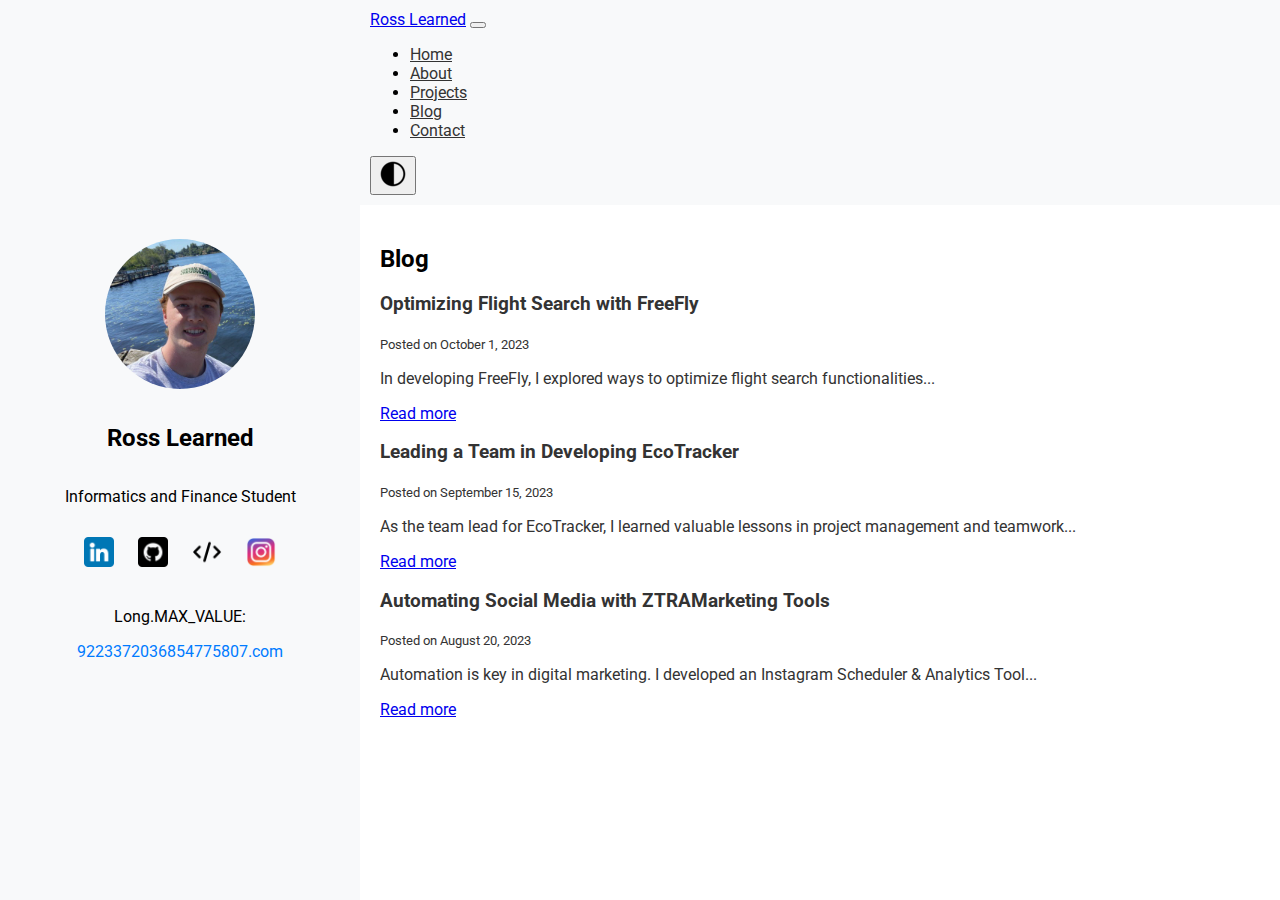
==== blog.html @ 917f2624 "Initial Commit" ====
<!-- blog.html -->
<!DOCTYPE html>
<html lang="en">
<head>
    <meta charset="UTF-8">
    <title>Blog | Ross Learned</title>
    <!-- Bootstrap CSS -->
    <link href="https://cdn.jsdelivr.net/npm/bootstrap@5.0.2/dist/css/bootstrap.min.css" rel="stylesheet"
          integrity="sha384-EVSTQN3/azprG1Anm3QDgpJLIm9Nao0Yz1ztcQTwFspd3yD65VohhpuuCOmLASjC"
          crossorigin="anonymous">
    <!-- Google Fonts -->
    <link rel="preconnect" href="https://fonts.googleapis.com">
    <link href="https://fonts.googleapis.com/css2?family=Roboto&display=swap" rel="stylesheet">
    <!-- Custom CSS -->
    <link rel="stylesheet" href="css/styles.css">
    <!-- Theme Check Script -->
    <script>
        // Immediately apply dark mode if set in localStorage
        (function() {
            const currentTheme = localStorage.getItem('theme');
            if (currentTheme === 'dark') {
                document.documentElement.classList.add('dark-mode');
            }
        })();
    </script>
</head>
<body>

<!-- Left Sidebar -->
<div class="sidebar">
    <img src="images/profile.jpg" alt="Profile Picture" class="profile-pic">
    <h2>Ross Learned</h2>
    <p>Informatics and Finance Student</p>
    <div class="social-icons">
        <a href="https://linkedin.com/in/ross-learned" target="_blank">
            <img src="images/linkedin.png" alt="LinkedIn">
        </a>
        <a href="https://github.com/rlearned" target="_blank">
            <img src="images/github.png" alt="GitHub">
        </a>
        <a href="https://leetcode.com/u/rosslearned/" target="_blank">
            <img src="images/leetcode.png" alt="LeetCode">
        </a>
        <a href="https://www.instagram.com/ross_l__" target="_blank">
            <img src="images/instagram.png" alt="Instagram">
        </a>
    </div>
    <div class="other-website">
        <p>Long.MAX_VALUE:</p>
        <a href="https://9223372036854775807.com" target="_blank">9223372036854775807.com</a>
    </div>
</div>

<!-- Main Content Wrapper -->
<div class="content-wrapper">

    <!-- Navigation Bar -->
    <nav class="navbar navbar-expand-lg">
        <div class="container-fluid">
            <a class="navbar-brand" href="index.html">Ross Learned</a>
            <button class="navbar-toggler" type="button" data-bs-toggle="collapse"
                    data-bs-target="#navbarNav" aria-controls="navbarNav" aria-expanded="false"
                    aria-label="Toggle navigation">
                <span class="navbar-toggler-icon"></span>
            </button>
            <div class="collapse navbar-collapse" id="navbarNav">
                <ul class="navbar-nav me-auto">
                    <li class="nav-item"><a class="nav-link" href="index.html">Home</a></li>
                    <li class="nav-item"><a class="nav-link" href="about.html">About</a></li>
                    <li class="nav-item"><a class="nav-link" href="projects.html">Projects</a></li>
                    <li class="nav-item"><a class="nav-link active" href="blog.html">Blog</a></li>
                    <li class="nav-item"><a class="nav-link" href="contact.html">Contact</a></li>
                </ul>
                <!-- Dark Mode Toggle -->
                <button id="dark-mode-toggle" class="btn btn-link nav-link p-0">
                    <img src="images/moon-icon.png" alt="Switch to Dark Mode" id="dark-mode-icon" class="d-inline-block align-text-top">
                </button>
            </div>
        </div>
    </nav>

    <!-- Main Content -->
    <div class="content">
        <main>
            <section>
                <h2 class="mt-4">Blog</h2>

                <!-- Blog Post 1 -->
                <div class="card mb-3">
                    <div class="card-body">
                        <h3 class="card-title">Optimizing Flight Search with FreeFly</h3>
                        <p class="card-text"><small class="text-muted">Posted on October 1, 2023</small></p>
                        <p class="card-text">In developing FreeFly, I explored ways to optimize flight search functionalities...</p>
                        <a href="blog-post-1.html" class="btn btn-primary">Read more</a>
                    </div>
                </div>

                <!-- Blog Post 2 -->
                <div class="card mb-3">
                    <div class="card-body">
                        <h3 class="card-title">Leading a Team in Developing EcoTracker</h3>
                        <p class="card-text"><small class="text-muted">Posted on September 15, 2023</small></p>
                        <p class="card-text">As the team lead for EcoTracker, I learned valuable lessons in project management and teamwork...</p>
                        <a href="blog-post-2.html" class="btn btn-primary">Read more</a>
                    </div>
                </div>

                <!-- Blog Post 3 -->
                <div class="card mb-3">
                    <div class="card-body">
                        <h3 class="card-title">Automating Social Media with ZTRAMarketing Tools</h3>
                        <p class="card-text"><small class="text-muted">Posted on August 20, 2023</small></p>
                        <p class="card-text">Automation is key in digital marketing. I developed an Instagram Scheduler & Analytics Tool...</p>
                        <a href="blog-post-3.html" class="btn btn-primary">Read more</a>
                    </div>
                </div>

            </section>
        </main>
    </div>

<!--    &lt;!&ndash; Footer &ndash;&gt;-->
<!--    <footer class="footer">-->
<!--        <p>&copy; 2023 Ross Learned</p>-->
<!--    </footer>-->

</div>

<!-- Bootstrap JS and dependencies -->
<script src="https://cdn.jsdelivr.net/npm/bootstrap@5.0.2/dist/js/bootstrap.bundle.min.js"
        integrity="sha384-MrcW6ZMFYlzcLA8Nl+NtUVF0sA7MsXsP1UyJoMp4YLEuNSfAP+JcXn/tWtIaxVXM"
        crossorigin="anonymous"></script>
<!-- Custom JS -->
<script src="js/script.js"></script>
</body>
</html>
---- css/styles.css ----
/* css/styles.css */

/* Base Styles */
html, body {
    height: 100%;
    margin: 0;
    padding: 0;
    overflow: hidden;
}

body {
    font-family: 'Roboto', sans-serif;
    transition: background-color 0.3s, color 0.3s;
    display: flex;
}

.sidebar {
    width: 25%;
    background-color: #f8f9fa;
    padding: 20px;
    overflow: auto;
    transition: background-color 0.3s;
    display: flex;
    flex-direction: column;
    justify-content: center;
    align-items: center;
}

.content-wrapper {
    flex: 1;
    display: flex;
    flex-direction: column;
    height: 100vh;
}

.content {
    flex: 1;
    padding: 20px;
    overflow-y: auto;
}

.profile-pic {
    width: 150px;
    border-radius: 50%;
    margin-bottom: 15px;
}

.social-icons {
    margin-top: 15px;
}

.social-icons a {
    margin: 0 10px;
    color: #333;
    text-decoration: none;
    outline: none;
}

.social-icons a img {
    width: 30px;
    height: 30px;
    border: none;
    outline: none;
}

.other-website {
    margin-top: 20px;
    text-align: center;
}

.other-website a {
    color: #007bff;
    text-decoration: none;
}

.other-website a:hover {
    text-decoration: underline;
}

/* Dark Mode Styles */
.dark-mode .sidebar {
    background-color: #343a40;
    color: #fff;
}

.dark-mode .content {
    background-color: #212529;
    color: #f8f9fa;
}

.dark-mode a {
    color: #adb5bd;
}

.dark-mode .social-icons a {
    color: #adb5bd;
}

.dark-mode .navbar {
    background-color: #343a40;
}

.dark-mode .navbar .nav-link {
    color: #adb5bd;
}

.dark-mode .navbar .navbar-brand {
    color: #fff;
}

.navbar {
    background-color: #f8f9fa;
    padding: 10px;
    flex-shrink: 0;
}

.nav-link {
    color: #333;
}

.nav-link:hover {
    color: #007bff;
}

/* Adjusted Dark Mode Toggle Icon Size */
.navbar .dark-mode-toggle img {
    width: 24px;
    height: 24px;
    max-width: 24px;
    max-height: 24px;
}

/* Ensuring the image doesn't stretch */
.navbar .dark-mode-toggle {
    padding: 0;
}

.card {
    background-color: #fff;
    color: #333;
}

.dark-mode .card {
    background-color: #343a40;
    color: #f8f9fa;
}

.footer {
    text-align: center;
    padding: 10px;
    background-color: #f8f9fa;
}

.dark-mode .footer {
    background-color: #343a40;
    color: #f8f9fa;
}

/* Responsive Design */
@media (max-width: 768px) {
    .sidebar {
        width: 100%;
        height: auto;
        position: relative;
    }

    .content-wrapper {
        margin-left: 0;
    }
}
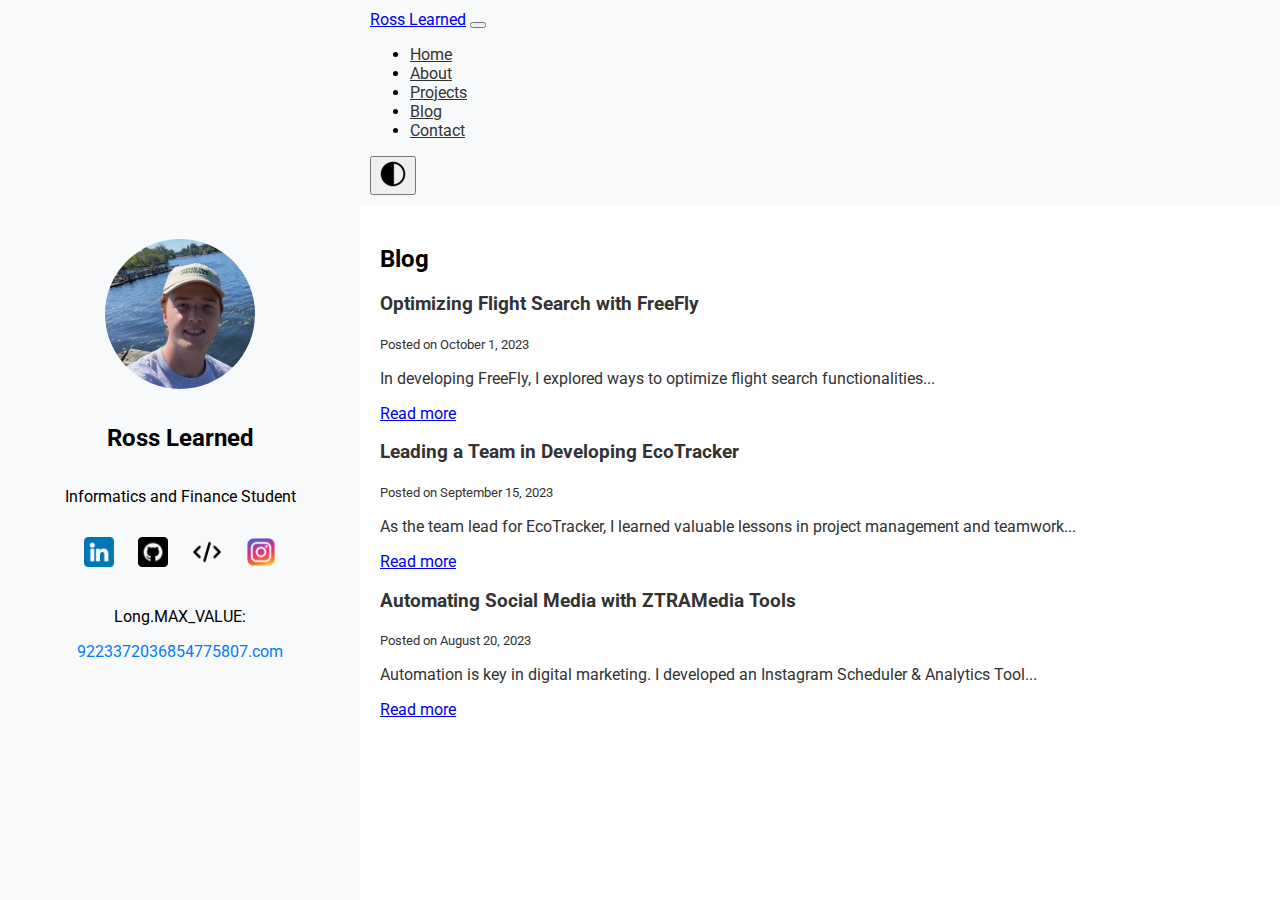
==== commit eece5b1e: "Fixed typos" ====
--- a/blog.html
+++ b/blog.html
@@ -108,7 +108,7 @@
                 <!-- Blog Post 3 -->
                 <div class="card mb-3">
                     <div class="card-body">
-                        <h3 class="card-title">Automating Social Media with ZTRAMarketing Tools</h3>
+                        <h3 class="card-title">Automating Social Media with ZTRAMedia Tools</h3>
                         <p class="card-text"><small class="text-muted">Posted on August 20, 2023</small></p>
                         <p class="card-text">Automation is key in digital marketing. I developed an Instagram Scheduler & Analytics Tool...</p>
                         <a href="blog-post-3.html" class="btn btn-primary">Read more</a>
